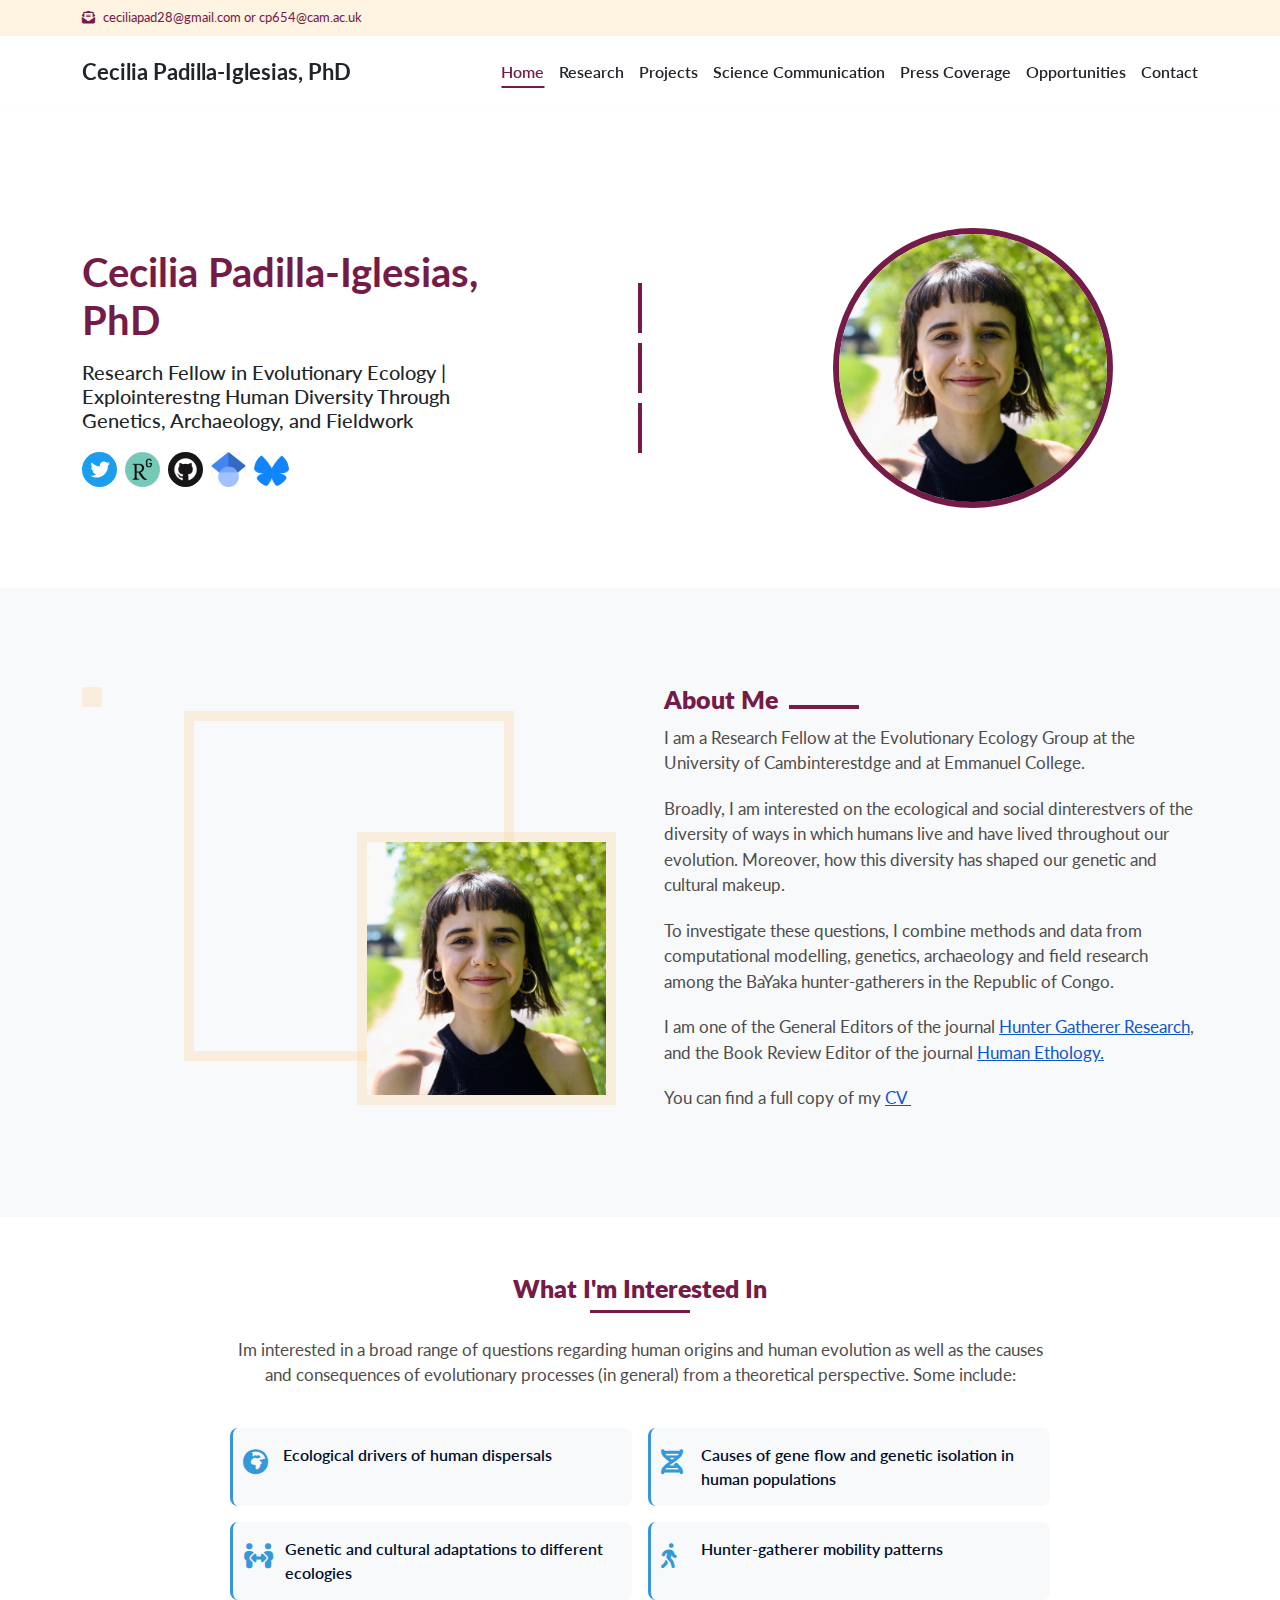
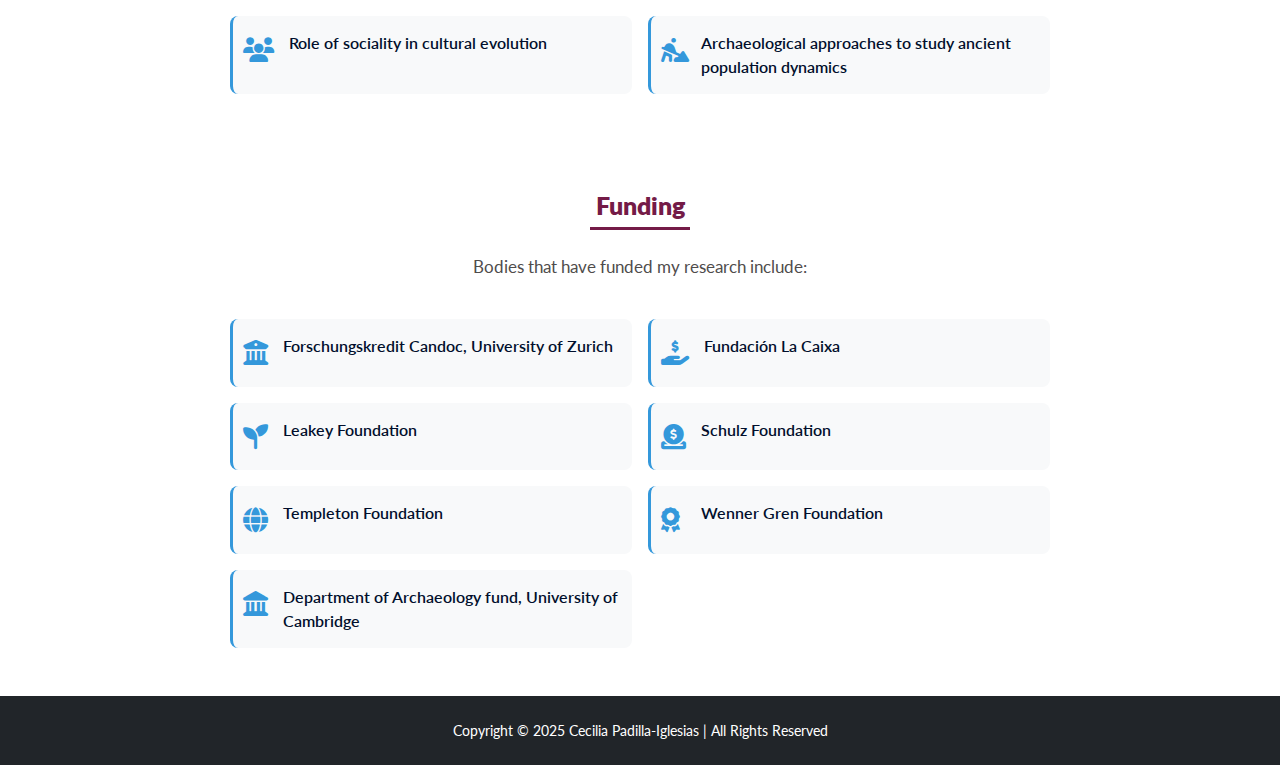
==== index.html @ 1a99bdac "Add files via upload" ====
<!doctype html>
<html lang="en">
  <head>
    <!-- Required meta tags -->
    <meta charset="utf-8">
    <meta name="viewport" content="width=device-width, initial-scale=1">
    <title>
      Cecilia Padilla-Iglesias, PhD

    </title>
    <link rel="stylesheet" href="https://cdnjs.cloudflare.com/ajax/libs/font-awesome/6.7.2/css/all.min.css"/>
    <!-- Bootstrap CSS -->
    <link href="https://cdn.jsdelivr.net/npm/bootstrap@5.1.3/dist/css/bootstrap.min.css" rel="stylesheet">
    <!-- custom CSS -->
    <link rel="stylesheet" href="./assets/css/custom.css">

  </head>


  <body>


 <!----------------------------------- top banner --------------------------------->
<div class="top_banner">
 <div class="container">
  <p class="py-2"><i class="fa-solid pe-2 fa-envelope-open-text"></i><a href="mailto:ceciliapad28@gmail.com">ceciliapad28@gmail.com</a> or <a href="mailto:cp654@cam.ac.uk">cp654@cam.ac.uk</a></p>
 </div>
</div>

 <!------------------------------------------ Navbar section ------------------------->
    <div class="Navbarr navbar-light bg-white py-2 sticky-top shadow-sm">
      <div class="container">
        <nav class="navbar navbar-expand-lg">
           <!-- Brand Name -->
          <a class="profile-name" href="index.html">Cecilia Padilla-Iglesias, PhD</a>
          <button class="navbar-toggler collapsed d-flex d-lg-none flex-column justify-content-around" type="button" data-bs-toggle="collapse" data-bs-target="#navbarNav" ainteresta-controls="navbarNav" ainteresta-expanded="false" ainteresta-label="Toggle navigation">
            <span class="toggler-icon top-bar"></span>
            <span class="toggler-icon middle-bar"></span>
            <span class="toggler-icon bottom-bar"></span>
          </button>
          <div class="collapse navbar-collapse" id="navbarNav">
            <ul class="navbar-nav ms-auto">
               <!-- Navbar items -->
              <li class="nav-item" id="home">
                <a class="nav-link" ainteresta-current="page" href="index.html">Home</a>
              </li>
              <li class="nav-item" id="research">
                <a class="nav-link" href="research.html">Research</a>
              </li>
              <li class="nav-item" id="science-communication">
                <a class="nav-link" href="projects.html">Projects</a>
              </li>
              <li class="nav-item" id="science-communication">
                <a class="nav-link" href="science-communication.html">Science Communication</a>
              </li>
              <li class="nav-item" id="press-coverage">
                <a class="nav-link" href="press-coverage.html">Press Coverage</a>
              </li>
              <li class="nav-item" id="opportunities">
                <a class="nav-link" href="opportunities.html">Opportunities</a>
              </li>
              <li class="nav-item" id="contact">
                <a class="nav-link" href="contact.html">Contact</a>
              </li>
            </ul>
          </div>
        </nav>
      </div>
    </div>


 <!------------------------------------------ intro section -------------------------> 
<section>
  <div class="container mt-md-5 py-5">
    <div class="row my-md-4 my-0 align-items-center text-center text-md-start flex-md-row flex-column-reverse">
        <!-- Column 1: Text Content -->
        <div class="col-md-5">
            <h1 class="fw-bold profile-brand">Cecilia Padilla-Iglesias, PhD</h1>
            <h5 class="py-3 mb-1">Research Fellow in Evolutionary Ecology | Explointerestng Human Diversity Through Genetics, Archaeology, and Fieldwork</h5>
            <div class="social_links d-flex justify-content-center justify-content-md-start">
                  
                 <!-- Twitter Link -->
                <a target="_blank" href="https://x.com/padillaccc"><img class="rounded-circle p-1 me-2" style="background-image: linear-gradient(#1b9df0, #1b9df0);" src="assets/images/twitter.png" alt="Twitter" width="35"></a>

                 <!-- RG Link -->
                <a target="_blank" href="https://www.researchgate.net/profile/Cecilia-Padilla-Iglesias"><img src="assets/images/RG.png" alt="Twitter" width="35" class="me-2"></a>

                <!-- Github Link -->
                <a target="_blank" href="https://github.com/ceciliapad"><img class="rounded-circle me-2" style="background-image: linear-gradient(#171516, #171516);" src="assets/images/github.png" alt="GitHub" width="35"></a>

                <!-- Scholar Link -->
                <a target="_blank" href="https://scholar.google.com/citations?user=bQ8MC9AAAAAJ&hl=es&oi=ao"><img class="rounded-circle me-2" src="assets/images/schooler.png" alt="Google Scholer" width="35"></a>

                 <!-- Bluesky Link -->
                <a target="_blank" href="https://bsky.app/profile/ceciliapad.bsky.social"><img class="rounded-circle" src="assets/images/bluesky.png" alt="Bluesky" width="35"></a>
            </div>
        
        </div>

        <!-- Column 2: Vertical Lines -->
        <div class="col-md-2 d-flex justify-content-center py-3 py-md-0">
            <div class="vertical-lines">
                <div class="line line1"></div>
                <div class="line line2"></div>
                <div class="line line3"></div>
            </div>
        </div>

        <!-- Column 3: Profile Image -->
        <div class="col-md-5 d-flex justify-content-center">
            <img src="assets/images/Cecilia Padilla-Iglesias.JPG" alt="Profile Image" class="profile-img">
        </div>
    </div>
</div>
</section>



 <!------------------------------------------ about section ------------------------->
<section>
  <div class="about py-5 my-0 my-md-2">
     <div class="container py-0 py-md-5">
      <div class="row g-md-5 g-0">
        <div class="col-lg-6 wow fadeInUp" data-wow-delay="0.1s" style="visibility: visible; animation-delay: 0.1s; animation-name: fadeInUp;">
          <div class="row g-3 img-twice position-relative h-100">
            <div class="col-6">
                <img class="img-fluid" src="assets/images/about.png" alt="">
            </div>
            <div class="col-6 align-self-end" style="padding-top: 27%;">
                <img class="img-fluid" src="assets/images/Cecilia Padilla-Iglesias.JPG" alt="">
            </div>
        </div>
      </div>
        <div class="col-lg-6">
            <div class="about_content">
              <div class="link-highlight">
                 <div class="Headline">
                  <h2 style="width: 400px; font-size: 25px; font-weight: 800; position: relative; display: inline-block;">
                    About Me 
                    <span class="title-line"></span>
                   </h2>
                 </div>
          
                <p>I am a Research Fellow at the Evolutionary Ecology Group at the University of Cambinterestdge and at Emmanuel College.</p>
                <p>Broadly, I am interested on the ecological and social dinterestvers of the diversity of ways in which humans live and have lived throughout our evolution. Moreover, how this diversity has shaped our genetic and cultural makeup.</p>
                <p>To investigate these questions, I combine methods and data from computational modelling, genetics, archaeology and field research among the BaYaka hunter-gatherers in the Republic of Congo.</p>
                <p>I am one of the General Editors of the journal <a class="text-decoration-underline" target="_blank" href="https://www.liverpooluniversitypress.co.uk/journal/hgr">Hunter Gatherer Research</a>, and the Book Review Editor of the journal <a class="text-decoration-underline" href="https://human-ethology.org/">Human Ethology.</a></p>
                <p class="btnd">You can find a full copy of my <a class="text-decoration-underline" target="_blank" href="https://www.dropbox.com/scl/fi/fqja8ya6fy69iqq59sksi/CV_PadillaIglesias_2025_web.pdf?rlkey=2xqmk21bdxz6xsxjlm6464g3z&e=1&st=9fwkz20z&dl=0" class="download-btn">
                  CV <i style="font-size:14px" class="fa-solid fa-arrow-up-interestght-from-square"></i> 
              </a> </p>
  
              </div>
            </div>
        </div>
      </div>
     </div>
  </div>
</section>



 <!------------------------------------------ interest section ------------------------->
<section>
  <div class="interests-section py-5">
    <h2 class="custom-heading">What I'm Interested In</h2>
    <p class="text-center py-4 mb-3">Im interested in a broad range of questions regarding human origins and human evolution as well as the causes and consequences of evolutionary processes (in general) from a theoretical perspective. Some include:</p>
    <div class="row g-0 g-md-3">
      <div class="col-md-6 mb-md-0 mb-2">
        <div class="interest-item h-100">
          <div class="interest-icon"><i class="fas fa-globe-africa"></i></div>
          <div class="interest-text">Ecological drivers of human dispersals</div>
        </div>
      </div>
      <div class="col-md-6 mb-md-0 mb-2">
        <div class="interest-item h-100">
          <div class="interest-icon"><i class="fas fa-dna"></i></div>
          <div class="interest-text">Causes of gene flow and genetic isolation in human populations</div>
        </div>
      </div>
      <div class="col-md-6 mb-md-0 mb-2">
        <div class="interest-item h-100">
          <div class="interest-icon"><i class="fas fa-people-arrows"></i></div>
          <div class="interest-text">Genetic and cultural adaptations to different ecologies</div>
        </div>
      </div>
      <div class="col-md-6 mb-md-0 mb-2">
        <div class="interest-item h-100">
          <div class="interest-icon"><i class="fas fa-walking"></i></div>
          <div class="interest-text">Hunter-gatherer mobility patterns</div>
        </div>
      </div>
      <div class="col-md-6 mb-md-0 mb-2">
        <div class="interest-item h-100">
          <div class="interest-icon"><i class="fas fa-users"></i></div>
          <div class="interest-text">Role of sociality in cultural evolution</div>
        </div>
      </div>
      <div class="col-md-6 mb-md-0 mb-2">
        <div class="interest-item h-100">
          <div class="interest-icon"><i class="fas fa-digging"></i></div>
          <div class="interest-text">Archaeological approaches to study ancient population dynamics</div>
        </div>
      </div>
    </div>
  </div>
</section>




 <!------------------------------------------ funding section ------------------------->
<section>
  <div class="interests-section py-md-5">
    <h2 class="custom-heading">Funding</h2>
    <p class="text-center py-4 mb-3">Bodies that have funded my research include:</p>
    <div class="row g-0 g-md-3">
      <div class="col-md-6 mb-md-0 mb-2">
        <div class="interest-item h-100">
          <div class="interest-icon"><i class="fas fa-university"></i></div>
          <div class="interest-text">Forschungskredit Candoc, University of Zurich</div>
        </div>
      </div>
      <div class="col-md-6 mb-md-0 mb-2">
        <div class="interest-item h-100">
          <div class="interest-icon"><i class="fas fa-hand-holding-usd"></i></div>
          <div class="interest-text">Fundación La Caixa</div>
        </div>
      </div>
      <div class="col-md-6 mb-md-0 mb-2">
        <div class="interest-item h-100">
          <div class="interest-icon"><i class="fas fa-seedling"></i></div>
          <div class="interest-text">Leakey Foundation</div>
        </div>
      </div>
      <div class="col-md-6 mb-md-0 mb-2">
        <div class="interest-item h-100">
          <div class="interest-icon"><i class="fas fa-donate"></i></div>
          <div class="interest-text">Schulz Foundation</div>
        </div>
      </div>
      <div class="col-md-6 mb-md-0 mb-2">
        <div class="interest-item h-100">
          <div class="interest-icon"><i class="fas fa-globe"></i></div>
          <div class="interest-text">Templeton Foundation</div>
        </div>
      </div>
      <div class="col-md-6 mb-md-0 mb-2">
        <div class="interest-item h-100">
          <div class="interest-icon"><i class="fas fa-award"></i></div>
          <div class="interest-text">Wenner Gren Foundation</div>
        </div>
      </div>
      <div class="col-md-6 mb-md-0 mb-2">
        <div class="interest-item h-100">
          <div class="interest-icon"><i class="fas fa-landmark"></i></div>
          <div class="interest-text">Department of Archaeology fund, University of Cambridge</div>
        </div>
      </div>
    </div>
  </div>
</section>



 <!------------------------------------------ footer section ------------------------->
<footer class="bg-dark p-4">
  <div class="container">
    <div class="row">
      <div class="col-md-12">
        <div class="footer_content ">
              <p class="text-white text-center">Copyright © 2025 Cecilia Padilla-Iglesias | All Rights Reserved</p>
        </div>
      </div>
    </div>
  </div>
</footer>



    <!-- Option 1: Bootstrap Bundle with Popper -->
    <script src="https://cdn.jsdelivr.net/npm/bootstrap@5.1.1/dist/js/bootstrap.bundle.min.js"></script>
    <!-- custom js -->
    <script src="./assets/js/custom.js"></script>

  </body>
</html>
---- assets/css/custom.css ----
/*================================================================== common css */
/* playfair display font */
@import url('https://fonts.googleapis.com/css2?family=Playfair+Display:ital,wght@0,400..900;1,400..900&display=swap');
/* Open Sans display font */
@import url('https://fonts.googleapis.com/css2?family=Open+Sans:ital,wght@0,300..800;1,300..800&display=swap');
/* Lato display font */
@import url('https://fonts.googleapis.com/css2?family=Lato:ital,wght@0,100;0,300;0,400;0,700;0,900;1,100;1,300;1,400;1,700;1,900&display=swap');
* {
  margin: 0;
  padding: 0;
  box-sizing: border-box;
  font-family: "Lato", sans-seinterestf;
  /* font-family: "Open Sans", sans-seinterestf; */
  
}
.h1,
.h2,
.h3,
.h4,
.h5,
.h6,
h1,
h2,
h3,
h4,
h5,
h6 {
  margin-top: 0;
  margin-bottom: 0;
  font-weight: 500;
  line-height: 1.2;
  /* font-family: "Playfair Display", seinterestf; */
}

:root {
/*========================== Navbar item active & hover color */
  --navbar-item-clr:#741b47;
/*========================== All title color */
   --title_clr: #741b47;
/*========================== vertical border and image circle border color */
   --vertical-border-clr: #741b47;
/*========================== All intro title color */   
   --intro_title_clr:#212121;
/*========================== All content title color */  
  --content_title_clr:#010f2c;
/*========================== pinterestmary background color */ 
--primary-light-bg: rgb(248 249 250);
/*========================== about image shape and border color */ 
--about_image_shape_clr:#ffc97237;
/*========================== All link active color */ 
--link_clr:#0a58ca;
/*========================== button  color */
--button-clr:#4ca1af;
/*========================== text / badge highlight color */
--highlight-clr:#4ca1af;
--icon-clr:#3498db;


/* extra root color */
  --top-banner-bg-clr:#ffc97237; 
  --secondary-clr: #741b47;
  --pure-white: #fff;
  --pure-black: #000;
  --pragraph-clr: #4f4c4c;
}
.title-line {
  display: inline-block;
  width: 70px;
  height: 4px;
  background-color: var(--title_clr);
  vertical-align: end;
  margin-left: 5px;
}
.Headline h2 {
  color:var(--title_clr);
}
h1.intro_title {
  font-size: 45px;
  font-weight: 900;
  color: var(--intro_title_clr);
}

html,
body {
  margin: 0;
  padding: 0;
}
.containerr {
  width: 96%;
  max-width: 960px;
  margin: 0 auto;
}
.content_title h4{
  color:var(--content_title_clr);
  font-weight: 600;
  font-size: 17px;
}
.link-highlight a{
   color:#0a58ca;
  text-decoration: underline;
}

a {
  text-decoration: none;
}
p {
  color: var(--pragraph-clr);
  margin: 0;
  padding: 0;
  font-size: 17px;
}

span {
  color:var(--text-highlight-clr);
}



/*--------------------------------------------------- navbar css ----------------------------*/
.top_banner{
  background: var(--top-banner-bg-clr);
}
.top_banner a{
  color:var(--secondary-clr);
  font-size: 13px;
}
.top_banner p{
  color:var(--secondary-clr);
  font-size: 13px;
}
.top_banner a:hover{
  color:var(--secondary-clr);
}
a.profile-name {
  font-size: 22px;
  font-weight: 700;
  color: var(--pinterestmary-clr);
}
.shadow-sm {
  box-shadow: 0 .125rem .25rem rgb(0 0 0 / 1%) !important;
}
.navbar-toggler {
    width: 20px;
    height: 20px;
    position: relative;
    transition: .5s ease-in-out;
  }
    .navbar-expand-lg .navbar-nav .nav-link {
        padding-right: 0;
        padding-left: 0;
    }
  .navbar-toggler,
  .navbar-toggler:focus,
  .navbar-toggler:active,
  .navbar-toggler-icon:focus {
    outline: none;
    box-shadow: none;
    border: 0;
    position: relative;
  }

  .navbar-toggler span {
    margin: 0;
    padding: 0;
  }
  .toggler-icon {
    display: block;
    position: absolute;
    height: 3px;
    width: 100%;
    background: var(--navbar-item-clr);
    border-radius: 1px;
    opacity: 1;
    left: 0;
    transform: rotate(0deg);
    transition: .25s ease-in-out;
  }

  .middle-bar {
    margin-top: 0px;
  }
  .navbar-toggler.collapsed .top-bar {
    position: absolute;
    top: 0px;
    transform: rotate(0deg);
  }

  .navbar-toggler.collapsed .middle-bar {
    opacity: 1;
    position: absolute;
    top: 10px;
    filter: alpha(opacity=100);
  }

  .navbar-toggler.collapsed .bottom-bar {
    position: absolute;
    top: 20px;
    transform: rotate(0deg);
  }
  .navbar-toggler .top-bar {
    top: inherit;
    transform: rotate(135deg);
  }

  .navbar-toggler .middle-bar {
    opacity: 0;
    top: inherit;
    filter: alpha(opacity=0);
  }

  .navbar-toggler .bottom-bar {
    top: inherit;
    transform: rotate(-135deg);
  }

  .navbar-toggler.collapsed .toggler-icon {
    background:var(--pure-black);
  }

  .navbar-light .navbar-nav .nav-link:focus,
  .navbar-light .navbar-nav .nav-link:hover {
    color: var(--navbar-item-clr);
  }

  .navbar-light .navbar-nav .nav-link.active {
    color: var(--navbar-item-clr); 
  }

  .navbar-light .navbar-nav .nav-link {
    position: relative;
    text-decoration: none;
    color: var(--pinterestmary-clr);
    font-weight: 600;
    font-size: 16px;
    margin-right: 15px;
    display: inline-block;
}
.navbar-light .navbar-nav .nav-item:last-child .nav-link {
  margin-right: 0;
}

.navbar-light .navbar-nav .nav-link::after {
    content: '';
    position: absolute;
    width: 0;
    height: 2px;
    background: var(--navbar-item-clr); 
    bottom: 4px;
    left: 50%; 
    transform: translateX(-50%); 
    transition: all 0.3s ease-in-out;
}

.navbar-light .navbar-nav .nav-link:hover::after,
.navbar-light .navbar-nav .nav-link.active::after {
    width: 100%; 
    left: 50%; 
}


/*================================================================== intro css */
h1.profile-brand{
  color:var(--title_clr);
}

h2.heading {
  font-weight: 800;
  color:var(--secondary-clr);
}
.social_links img:hover{
  transform: translateY(-5px);
  transition: 0.3s;
}

 .vertical-lines {
  display: flex;
  flex-direction: column;
  align-items: center;
  justify-content: center;
  height: 100%;
}

.line {
  width: 4px;
  background-color: var(--vertical-border-clr); 
  margin: 5px 0;
}

.line1 { height: 50px; }
.line2 { height: 50px; }
.line3 { height: 50px; }

.profile-img {
  width: 280px;
  height: 280px;
  border-radius: 50%;
  border: 6px solid var(--vertical-border-clr);
  object-fit: cover;
}
/*========================================================== about css */
.col-6 img{
  border: 10px solid var(--about_image_shape_clr);
}
.img-twice {
  position: relative; 
  background: transparent;
}

.img-twice::before {
  position: absolute;
  content: "";
  width: 60%;
  height: 80%;
  top: 10%;
  left: 20%;
  border: 10px solid var(--about_image_shape_clr);
  z-index: -1;
}

.about {
  background:var(--primary-light-bg);
  position: relative;
  z-index: 0;
}
.about_content p{
  padding: 10px 0px
}



/*==================================================================== interest css */
.interests-section {
  max-width: 850px;
  margin: 0 auto;
  padding: 20px 15px;
  border-radius: 12px;
}
.custom-heading {
  color: var(--title_clr);
  font-size: 25px;
  font-weight: 800;
  padding-bottom: 10px;
  text-align: center;
  position: relative;
}
.custom-heading:after {
  content: "";
  position: absolute;
  bottom: 0;
  left: 50%;
  transform: translateX(-50%);
  width: 100px;
  height: 3px;
  background: var(--title_clr);
}
.interest-item {
  background: var(--primary-light-bg);
  padding: 15px 10px;
  border-radius: 8px;
  color:var(--content_title_clr);
  font-size: 20px;
  font-weight: 600;
  display: flex;
  align-items: flex-start;
  transition: all 0.3s ease;
  border-left: 3px solid #3498db;
}

.interest-icon {
  font-size: 25px;
  margin-right: 15px;
  color: var(--icon-clr);
  min-width: 25px;
}
.interest-text {
  font-size: 16px;
  line-height: 1.5;
}





/*========================================================== other project css */
.other_project{

}
h2.big-heading{
  width: 42%;
}
.other_project p{
  font-size: 15px;
  font-weight: 400;
}
.other_project_content{
  box-shadow: rgba(17, 17, 26, 0.05) 0px 1px 0px, rgba(17, 17, 26, 0.1) 0px 0px 8px;
  padding: 15px;
 
}
/* .other_project_content:hover{
  box-shadow: rgba(17, 17, 26, 0.05) 0px 1px 0px, rgba(17, 17, 26, 0.1) 0px 0px 8px;
 
} */


.project-card {
  border: none;
  background: white;
  transition: all 0.4s cubic-bezier(0.175, 0.885, 0.32, 1.1);
  margin-bottom: 30px;
  text-align: center;
  border-radius: 12px;
  overflow: hidden;
  box-shadow: 0 5px 15px rgba(0,0,0,0.08);
  height: 100%;
}
.project-card:hover {
  box-shadow: 0 15px 30px rgba(0,0,0,0.15);
}
.project-img-container {
  overflow: hidden;
  height: 200px;
}
.project-img {
  width: 100%;
  height: 100%;
  object-fit: cover;
  transition: transform 0.6s cubic-bezier(0.175, 0.885, 0.32, 1.1);
}
.project-card:hover .project-img {
  transform: scale(1.08);
}
.project-card .content_title h4 {
  padding: 20px;
  line-height: 1.5em;
}

















/*================================================================ Research page css ===============================*/

/*---------------------------------------- publications css */
.publication-card {
  border: none;
  box-shadow: rgba(0, 0, 0, 0.05) 0px 0px 0px 1px;
  border-radius: 10px;
  transition: transform 0.3s ease, box-shadow 0.3s ease;
  background-color: white;
  overflow: hidden;
  height: 100%;
}
.card-title {
  padding-right: 50px;
}
.publication-card:hover {
  transform: translateY(-2px);
  box-shadow: 0 10px 20px rgba(0, 0, 0, 0.047);
}
.year-badge {
  position: absolute;
  top: 15px;
  right: 15px;
  background-color: var(--highlight-clr);
  color: var(--pure-white);
  font-weight: bold;
  padding: 5px 10px;
  border-radius: 20px;
  font-size: 0.8rem;
}
.journal-name {
  color: var(--highlight-clr);
  font-weight: bold;
}
.author-highlight {
  font-weight: 700;
  color:var(--pure-black);
}
.btn-publication {
  background-color: var(--button-clr);
  color: var(--pure-white);
  border: none;
  border-radius: 5px;
  padding: 5px 15px;
  margin-top: 10px;
  font-size: 0.9rem;
  transition: background-color 0.3s ease;
}
.btn-secondary:active:focus, .show>.btn-secondary.dropdown-toggle:focus {
  box-shadow: none;
}
.btn-publication:hover {
  background-color: #2c3e50;
  color: white;
}
.section-title {
  position: relative;
  margin-bottom: 2rem;
  padding-bottom: 10px;
}
.section-title:after {
  content: '';
  position: absolute;
  bottom: 0;
  left: 0;
  width: 60px;
  height: 3px;
  background-color: #4ca1af;
}
.filter-dropdown {
  margin-bottom: 2rem;
}
.filter-dropdown .btn {
  width: 200px;
  background: var(--highlight-clr);
  text-align: left;
  border:none;
  outline: none;
  position: relative;
  padding-right: 30px;
}
.btn-check:focus+.btn, .btn:focus {
  outline: 0;
  box-shadow:none;
}
.filter-dropdown .btn:after {
  position: absolute;
  right: 10px;
  top: 50%;
  transform: translateY(-50%);
}

.publications-grid {
  display: grid;
  grid-template-columns: repeat(2, 1fr);
  gap: 2rem;
}
@media (max-width: 992px) {
  .publications-grid {
      grid-template-columns: 1fr;
  }
}
@media (max-width: 768px) {
  .research-header {
      padding: 2rem 0;
  }
  .filter-dropdown .btn {
      width: 100%;
  }
  .publication-card {
      margin-bottom: 1.5rem;
  }
  .card-title {
      padding-right: 70px;
  }
}
@media (max-width: 576px) {
  .card-title {
      padding-right: 60px;
      font-size: 1.1rem;
  }
}
.talks_conferrece_se{
  background: var(--primary-light-bg);
}

/*=================================================== Science Communication ===============================*/
.Inenglish .content_title h4{
  font-weight: 700;
}
.in_english{
  overflow: hidden;
}
.in_english img:hover{
  transform:scale(1.1);
  transition: 0.2s;
}
/*=========================================== press coverage css */
.press_coverage{
  background: var(--primary-light-bg);
}
.press_img img {
  width: 50%;
}
.press_content{
  border-left: 4px solid var(--icon-clr);
  padding-left: 20px;
}

.presss_content img:hover{
  transition: 0.2s;
transform: translateY(-5px)
}
.press_img {
  text-align: center;
}
/*======================================================= opportunies css */
.opportunies_content p{
  margin-bottom: 10px;
}

/*============================================= contact page css */

.contact-section {
  background: white;
  border-radius: 10px;
  box-shadow: 0 5px 15px rgba(0, 0, 0, 0.1);
  overflow: hidden;
  margin-top: 30px;
}

.contact-info {
  padding: 40px;
  background-color: var(--primary-light-bg); 
  color: var(--dark-text);
  height: 100%;
}

.contact-info h2 {
  margin-bottom: 30px;
  position: relative;
  padding-bottom: 15px;
}

.contact-info h2::after {
  content: '';
  position: absolute;
  left: 0;
  bottom: 0;
  width: 50px;
  height: 3px;
  background-color: var(--icon-clr);
}
.contact-info p{
  font-size: 16px;
}
.contact-info .info-item {
  margin-bottom: 25px;
  display: flex;
  align-items: flex-start;
}

.contact-info .info-item i {
  font-size: 28px;
  color: var(--icon-clr);
  margin-right: 15px;
  margin-top: 3px;
}

.contact-info .social-links {
  margin-top: 15px;
}
.contact-info .social-links i{
  display: inline-block;
  width: 40px;
  font-size: 22px;
  height: 40px;
  background-color: rgba(0, 0, 0, 0.05);
  color: var(--icon-clr);
  border-radius: 50%;
  text-align: center;
  line-height: 40px;
  margin-right: 10px;
  transition: all 0.3s ease;
}
.contact-info .social-links i:hover {
  background-color: var(--icon-clr);
  color: var(--pure-white);
  transform: translateY(-3px);
}

.contact-form {
  padding: 40px;
}

.contact-form h2 {
  color: var(--primary-color);
  margin-bottom: 30px;
  position: relative;
  padding-bottom: 15px;
}

.contact-form h2::after {
  content: '';
  position: absolute;
  left: 0;
  bottom: 0;
  width: 50px;
  height: 3px;
  background-color: var(--icon-clr);
}

.form-control {
  border-radius: 0;
  border: 1px solid #ddd;
  padding: 12px 15px;
  margin-bottom: 20px;
}

.form-control:focus {
  box-shadow: none;
  border-color: var(--secondary-color);
}
footer p{
  font-size: 14px;
}
.submit_button {
  background-color: var(--icon-clr);
  border: none;
  color: var(--pure-white);
  padding: 12px 30px;
  border-radius: 0;
  font-weight: 600;
  transition: all 0.3s ease;
}

.btn-primary:hover {
  background-color: var(--primary-color);
  transform: translateY(-2px);
}

.email-link {
  color: var(--pragraph-clr);
  word-break: break-all;
}






/*========================================================== Responsive Styling */
@media (max-width: 768px) {
  a.profile-name {
  font-size: 20px;
} 
.navbar-light .navbar-nav .nav-item:first-child .nav-link {
  margin-top: 20px;
}
  .containerr{
    width: 100%;
  }
  .vertical-lines {
    flex-direction: row;
    justify-content: center;
}
.Headline h2 {
  width: 100% !important;
  font-weight: 700 !important;
  font-size:22px !important;
}
h1.intro_title {
  font-size: 35px;
  font-weight: 800;
}
h1.shape-bg-title{
  font-size:60px !important ;
  display: none !important;
}
.custom-heading {
  color: var(--title_clr);
  font-size: 22px;
  font-weight: 700;
}
.line {
    width: 3px;
    height: 50px;
    margin: 0 5px;
}
h2.big-heading{
  width: 100%;
}
.press_img img {
  width: 70%;
}
.contact-info, .contact-form {
  padding: 30px 20px;
}
}
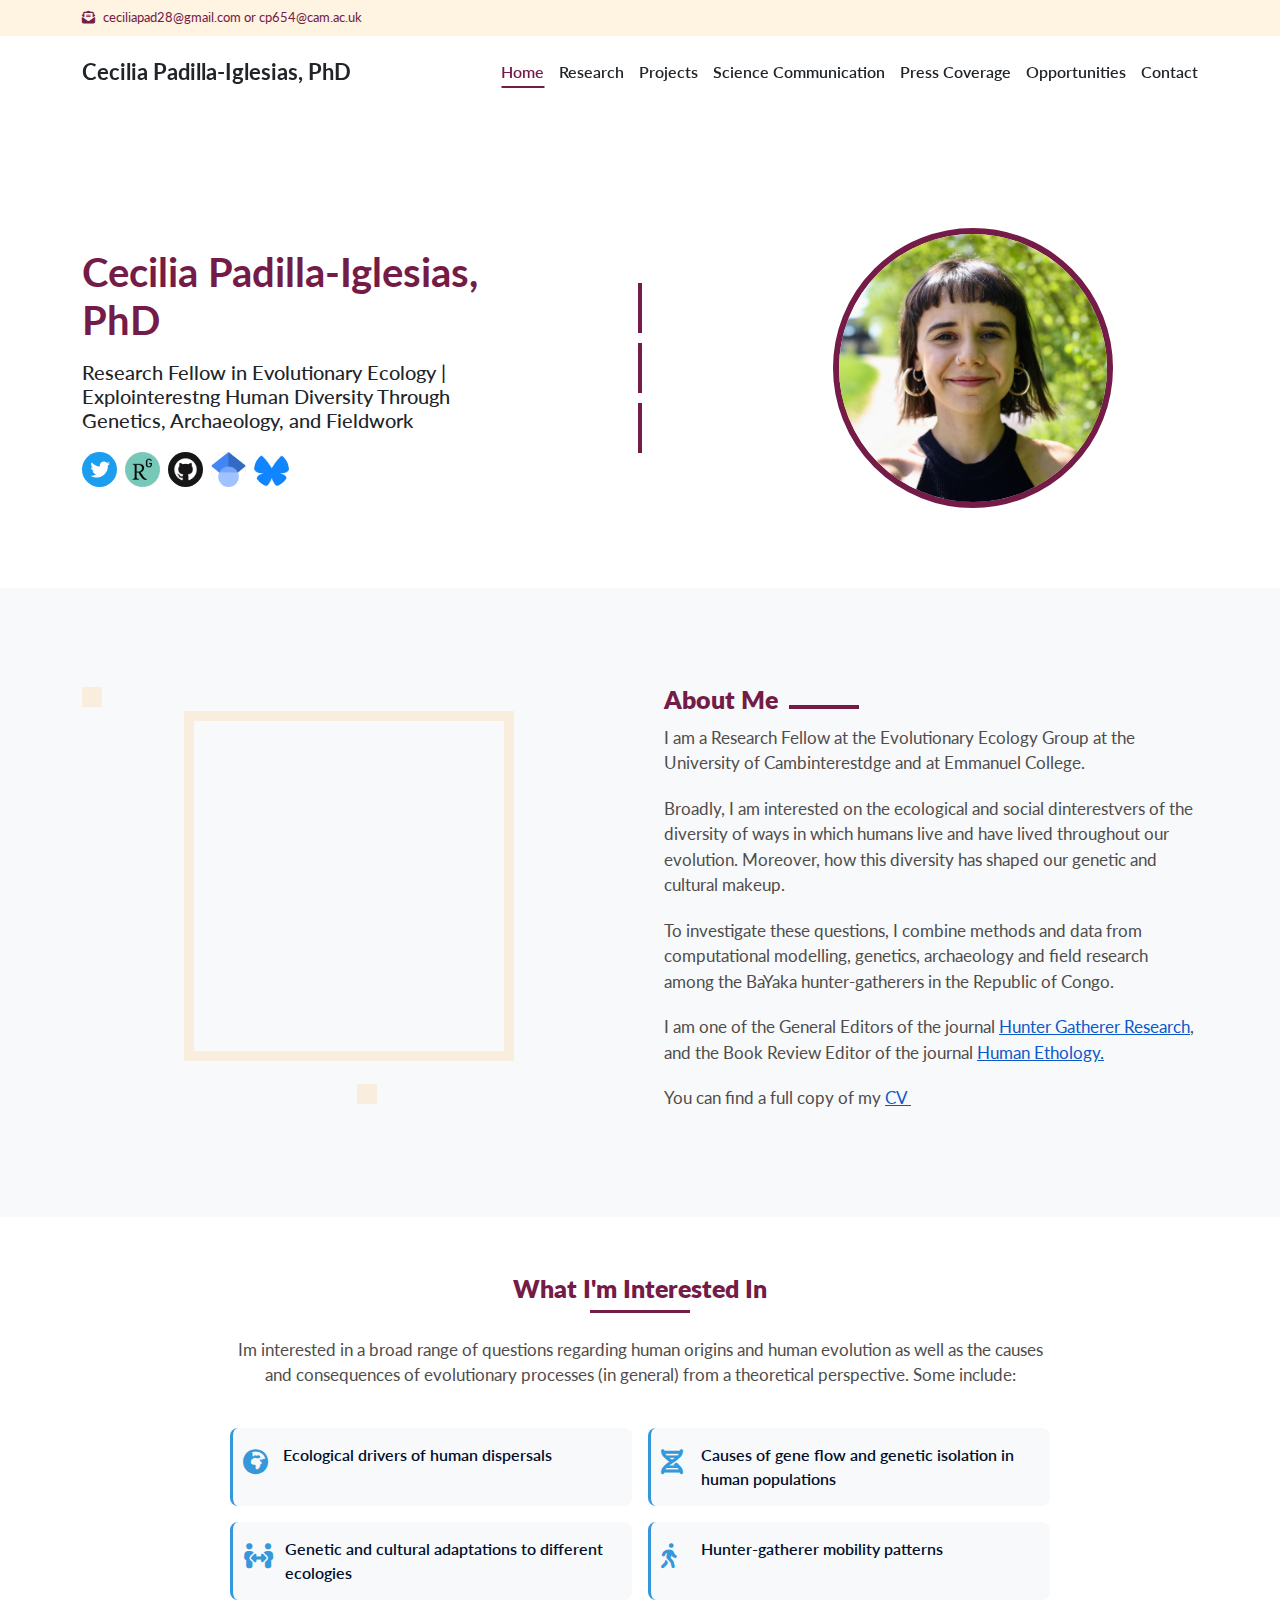
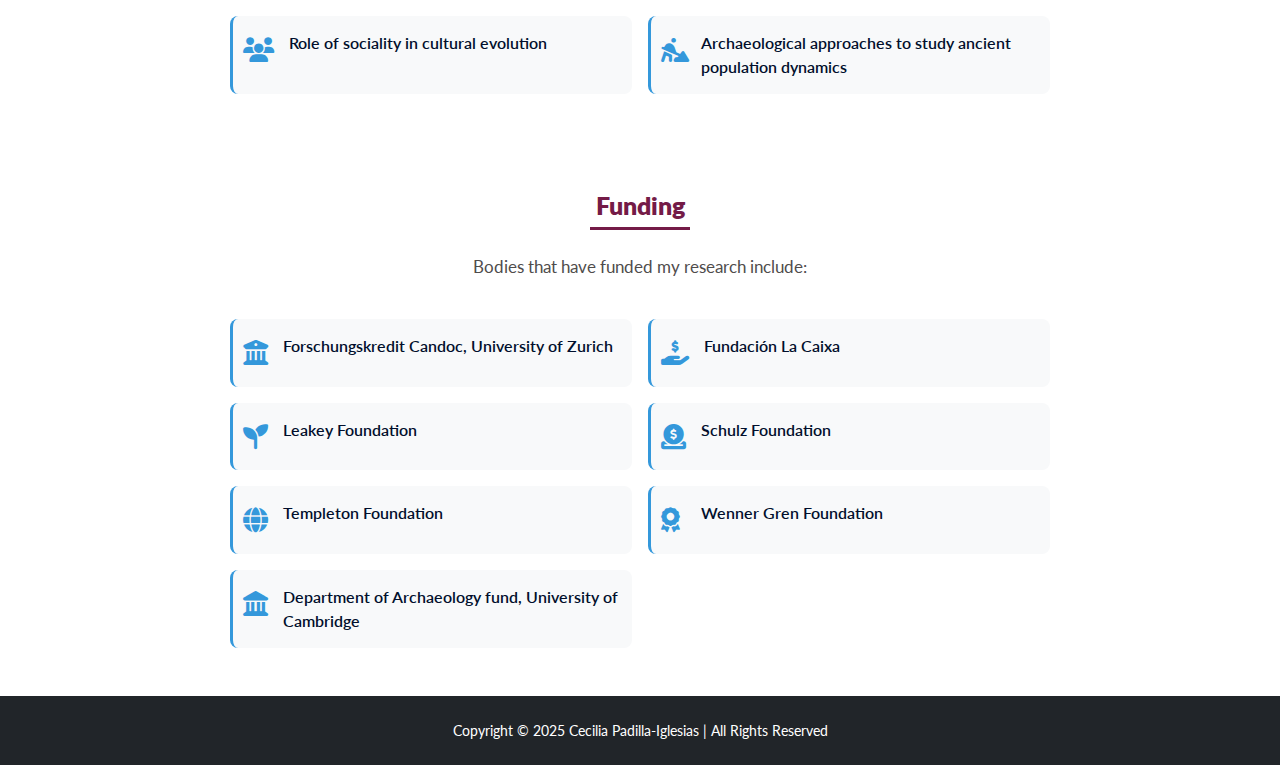
==== commit 7f82e8bc: "Update index.html" ====
--- a/index.html
+++ b/index.html
@@ -127,7 +127,7 @@
                 <img class="img-fluid" src="assets/images/about.png" alt="">
             </div>
             <div class="col-6 align-self-end" style="padding-top: 27%;">
-                <img class="img-fluid" src="assets/images/Cecilia Padilla-Iglesias.JPG" alt="">
+                <img class="img-fluid" src="https://mdshukur.github.io/Cecilia_Padilla_final/assets/images/turkana.jpg" alt="">
             </div>
         </div>
       </div>
@@ -283,4 +283,4 @@
     <script src="./assets/js/custom.js"></script>
 
   </body>
-</html>+</html>
